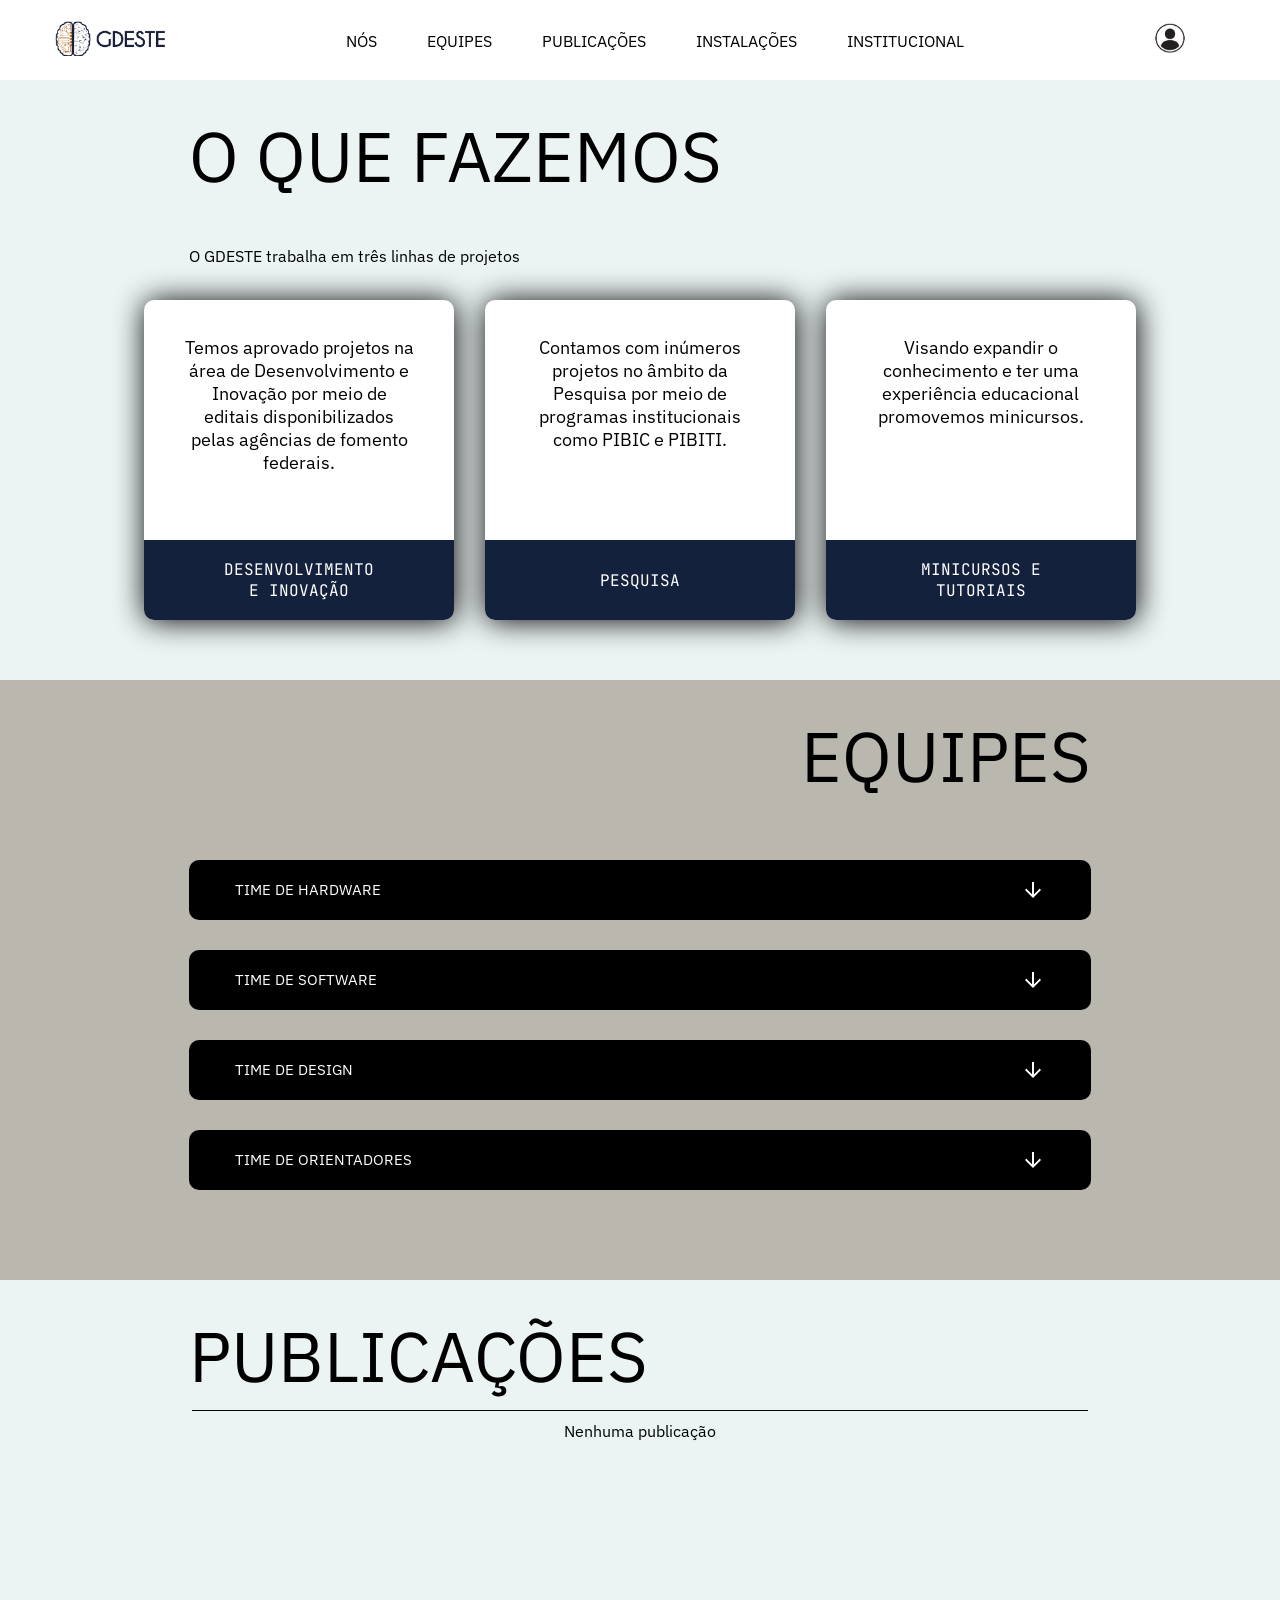
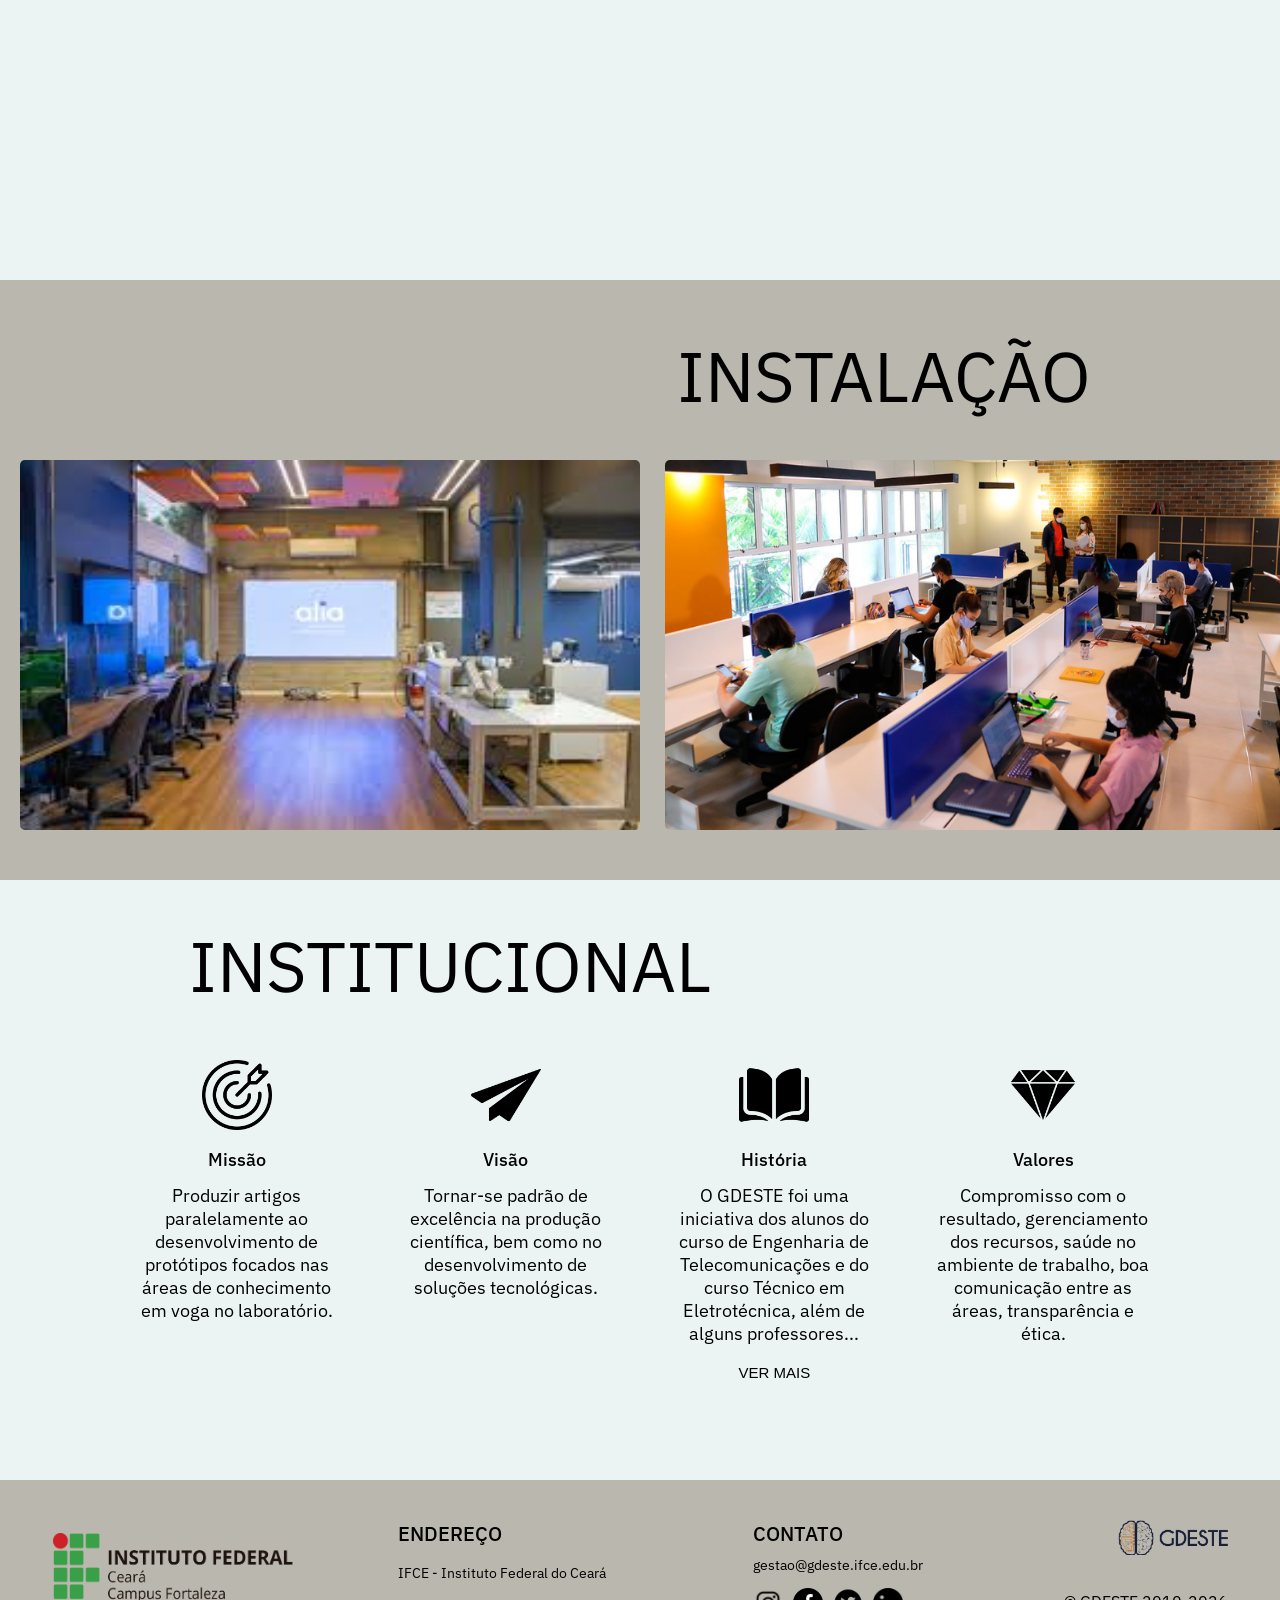
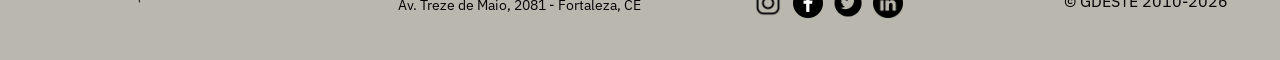
==== Gdeste.html @ aa882a7c "Site inicial" ====
<!DOCTYPE html>
<html lang="en">
<head>
    <meta charset="UTF-8">
    <meta name="viewport" content="width=device-width, initial-scale=1.0">
    <title>Gdeste</title>
    <link rel="stylesheet" href="Gdeste.css">
</head>
<body>

    <!--barra de navegação-->

    <header id="header" class="header">
        <div id="logo" class="logo">
            <img src="img/gdeste.png" class="img-logo-cabecalho">
        </div>
        <div id="options" class="options">
            <p class="option-text"><a href="#NOS" class="option-button">NÓS</a> </p>
            <p class="option-text"><a href="#EQUIPES" class="option-button">EQUIPES</a></p>
            <p class="option-text"><a href="#PUBLICACOES" class="option-button">PUBLICAÇÕES</a></p>
            <p class="option-text"><a href="#INSTALACAO" class="option-button">INSTALAÇÕES</a></p>
            <p class="option-text"><a href="#INSTITUCIONAL" class="option-button">INSTITUCIONAL</a></p>
        </div>
        <div id="user" class="user">
            <img src="img/img-user.webp" id="img-user" class="img-user" >
        </div>
    </header>

    <header class="header-gap">

    <!--Fim da barra de de navegação-->

    <!--Conteúdo principal-->

    <main class="conteudo">

        <!--O que fazemos-->

        <section class="NOS" id="NOS">
            <div class="div-text-nos"><p class="text-nos">O QUE FAZEMOS</p></div>
            <div class="info"><p class="text-info">O GDESTE trabalha em três linhas de projetos</p></div>
            <div class="cards-info">
                <div class="div-cards">
                    <section class="text-card"><p class="text">Temos aprovado projetos na área de Desenvolvimento e Inovação por meio de editais disponibilizados pelas agências de fomento federais.</p></section>
                    <section class="desc-card"><p class="desc">DESENVOLVIMENTO E INOVAÇÃO</p></section>
                </div>

                <div class="div-cards">
                    <section class="text-card"><p class="text">Contamos com inúmeros projetos no âmbito da Pesquisa por meio de programas institucionais como PIBIC e PIBITI. </p></section>
                    <section class="desc-card"><p class="desc">PESQUISA</p></section>
                </div>
                
                <div class="div-cards">
                    <section class="text-card"><p class="text">Visando expandir o conhecimento e ter uma experiência educacional promovemos minicursos.</p></section>
                    <section class="desc-card"><p class="desc">MINICURSOS E TUTORIAIS</p></section>
                </div>
            </div>
        </section>

        <!--Fim da área "O que fazemos"-->

        <!--Equipes-->
        
        <section class="EQUIPES" id="EQUIPES">
            <div class="div-text-equipes"><p class="text-equipes">EQUIPES</p></div>

            <div class="div-equipes" id="div-equipes">
                <section class="equipe" id="equipe">
                    <div class="info-equipe">
                        <p class="text-equipe">TIME DE HARDWARE</p>
                        <img src="img/seta-baixo.png" class="seta-equipes" id="seta-equipes"></button>
                    </div>
                    <div class="list-members" id="list-members" data-time="Hardware">
                        <p class="null-member">Nenhum membro</p>
                    </div>
                </section>

                <section class="equipe" id="equipe">
                    <div class="info-equipe">
                        <p class="text-equipe">TIME DE SOFTWARE</p>
                        <img src="img/seta-baixo.png" class="seta-equipes" id="seta-equipes">
                    </div>
                   <div class="list-members" id="list-members" data-time="Software">
                        <p class="null-member">Nenhum membro</p>
                    </div>
                </section>

                <section class="equipe" id="equipe">
                    <div class="info-equipe">
                        <p class="text-equipe">TIME DE DESIGN</p>
                        <img src="img/seta-baixo.png" class="seta-equipes" id="seta-equipes">
                    </div>
                    <div class="list-members" id="list-members" data-time="Design">
                        <p class="null-member">Nenhum membro</p>
                    </div>
                </section>

                <section class="equipe" id="equipe">
                    <div class="info-equipe">
                        <p class="text-equipe">TIME DE ORIENTADORES</p> 
                        <img src="img/seta-baixo.png" class="seta-equipes" id="seta-equipes">
                    </div>
                    <div class="list-members" id="list-members" data-time="Orientadores">
                        <p class="null-member">Nenhum membro</p>
                    </div>
                </section>
            </div>
        </section>

        <!--Fim da área "Equipes"-->

        <!--Publicações-->

        <section class="PUBLICACOES" id="PUBLICACOES">
            <div class="div-text-publicacoes"><p class="text-publicacoes">PUBLICAÇÕES</p></div>
            <div class="div-publicacoes">
               Nenhuma publicação
            </div>
            <a class="div-button-more-publication" id="div-button-more-publication" href="Publicacoes-Gdeste/Publicacoes-Gdeste.html"> <button type="button" class="button-ver-mais" >VER MAIS</button></a>
        </section>

        <!--Fim da área "Publicações"-->

        <!--Blur para a area de História de laboratório-->

        <div class="overlay" id="overlay"></div>

        <!--Fim-->
        
        <!--Instalação-->

        <section class="INSTALACAO" id="INSTALACAO">
            <div class="background-img-1">

            </div>
            <div class="div-text-instalacao"><p class="text-instalacao">INSTALAÇÃO</p></div>
            <div class="div-imagens-lab">
                <div class="imagens-lab">
                    <div class="plate-img"><img src="img/imgLab1.jpg" class="img-lab"></div>
                    <div class="plate-img"><img src="img/imgLab2.png" class="img-lab"></div>
                    <div class="plate-img"><img src="img/imgLab3.jpg" class="img-lab"></div>
                </div>
                <div class="imagens-lab">
                    <div class="plate-img"><img src="img/imgLab1.jpg" class="img-lab"></div>
                    <div class="plate-img"><img src="img/imgLab2.png" class="img-lab"></div>
                    <div class="plate-img"><img src="img/imgLab3.jpg" class="img-lab"></div>
                </div>   
            </div>
        </section>

        <!--Fim da área "Instalação"-->

        <!--Institucional-->

        <section class="INSTITUCIONAL" id="INSTITUCIONAL">
            <section class="pop-up-historia" id="pop-up-historia">
                <div class="div-area-fechar">
                    <div class="div-button-fechar">
                        <button class="button-fechar" id="button-fechar">x</button>
                    </div> 
                    <p class="text-area-fechar">NOSSA HISTÓRIA</p>
                </div>
                <div class="div-text-historia">
                   <p class="text-historia">O Grupo de Desenvolvimento de Sistemas de Telecomunicações e Sistemas Embarcados (GDESTE) foi uma iniciativa dos alunos do curso de Engenharia de Telecomunicações e do curso Técnico em Eletrotécnica, além de alguns professores do Departamento de Telemática do Instituto Federal de Educação, Ciência e Tecnologia do Ceará (IFCE) no intuito de desenvolver trabalhos em Sistemas de Telecomunicações, Sistemas Embarcados, Prototipagem de Circuitos Impressos, Sistemas Web, Web Design, Aplicações para Dispositivos Móveis e Simulações Numéricas..</p>
                </div>
            </section>
            <div class="div-text-institucional"><p class="text-institucional">INSTITUCIONAL</p></div>
            <div class="div-institucional">
                <section class="section-institucional">
                    <img src="img/missao.png" class="img-institucional">
                    <p class="text-titulo">Missão</p>
                    <p class="text-descricao">Produzir artigos paralelamente ao desenvolvimento de protótipos focados nas áreas de conhecimento em voga no laboratório.</p>
                </section>
                <section class="section-institucional">
                    <img src="img/visao.png" class="img-institucional">
                    <p class="text-titulo">Visão</p>
                    <p class="text-descricao">Tornar-se padrão de excelência na produção científica, bem como no desenvolvimento de soluções tecnológicas.</p>
                </section>
                <section class="section-institucional">
                    <img src="img/historia.png" class="img-institucional">
                    <p class="text-titulo">História</p>
                    <p class="text-descricao">O GDESTE foi uma iniciativa dos alunos do curso de Engenharia de Telecomunicações e do curso Técnico em Eletrotécnica, além de alguns professores...</p>
                    <button class="button-ver-mais" id="button-ver-mais">VER MAIS</button>
                </section>
                <section class="section-institucional">
                    <img src="img/valores.webp" class="img-institucional">
                    <p class="text-titulo">Valores</p>
                    <p class="text-descricao">Compromisso com o resultado, gerenciamento dos recursos, saúde no ambiente de trabalho, boa comunicação entre as áreas, transparência e ética.</p>
                </section>
                
            </div>
            
        </section>

        <!--Fim da área "Institucional"-->
    </main>
    
    <!--Fim do conteúdo principal-->

    <!--Rodapé-->

    <footer class="footer">
        <div class="div-img-instituto"><img src="img/Fortaleza_logo_horizontal_colorida.png" class="logo-instituto"></div>
        <div class="div-localizacao">
            <p class="text-endereco">ENDEREÇO</p>
            <div class="endereco">
                <p>IFCE - Instituto Federal do Ceará</p>
                <p>Av. Treze de Maio, 2081 - Fortaleza, CE</p>
            </div>
        </div>
        <div class="div-comunicacao">
            <p class="text-contato">CONTATO</p>
            <div class="contatos">
                <p>gestao@gdeste.ifce.edu.br</p>
                <div class="div-redes">
                    <img src="img/instagram.png" class="logo-redes">
                    <img src="img/facebook.png" class="logo-redes">
                    <img src="img/twitter.png" class="logo-redes">
                    <img src="img/linkedin.webp" class="logo-redes">
                </div>
            </div>
        </div>
        <div class="div-laboratorio">
            <img src="img/gdeste.png" class="img-logo-rodape">
            <p>© GDESTE 2010-2026</p>
        </div>
    </footer>

    <!--Fim do rodapé-->

<script src="GdesteLayout.js"></script>
<script src="Gdeste.js"></script>
</body>
</html>
---- Gdeste.css ----
/*IBM PLEX SANS e JETBRAINS MONO*/
@import url('https://fonts.googleapis.com/css2?family=IBM+Plex+Sans:ital,wght@0,100..700;1,100..700&family=JetBrains+Mono:ital,wght@0,100..800;1,100..800&display=swap');

body{
    margin: 0;
    padding: 0;
    background-color: #EBF3F3;
    font-family: "IBM Plex Sans", sans-serif;
}

html{
    scroll-behavior: smooth;
}

/*Cabeçalho*/

.header{
    height:80px;
    width:100%;
    background-color:rgb(255, 255, 255);
    display:flex;
    align-items:center;
    justify-content:space-around;
    position: fixed;
    top: 0;
    z-index: 1000;
}

.conteudo{
    margin-top: 80px;
}

.img-logo-cabecalho{
    height:35px;
    width:110px;
    margin-left: -30px;
}

.options{
    display:flex;
    flex-direction: row;
    height: 70px;
    background-color: rgb(255, 255, 255);
    gap: 30px;
}

.option-text{
    padding:10px;
}

.option-button{
    background: none;
    border:transparent;
    transition: all 0.2s ease-in-out;
    text-decoration: none;
    color: black;
}
.option-button:hover{
    border-bottom:2px solid #BC6D0A;
    
}

.img-user{
    height: 30px;
    width: 50px;
}

/*Fim Do Cabeçalho*/



/*Pagina O que Fazemos*/

.NOS{
    margin:0;
    padding:0;
    height: 600px;
    width: 100%;
    display: flex;
    justify-content: start;
    align-items: center;
    flex-direction: column;
    scroll-margin-top:80px;

}
.div-text-nos{
    width: 80%;
    height: 90px;
    margin-bottom: 10px;
    margin-top: 30px;
}

.text-nos{
    margin:0;
    padding:0;
    font-size: 70px;
    margin-left: 6%;
    font-weight: 400;
}

.info{
    width: 80%;
    height: 50px;
    margin: 20px;
}

.text-info{
    height: 40px;
    width: 80%;
    margin-left: 6%;

}
.cards-info{
    height: 320px;
    width: 80%;
    display: flex;
    align-items: center;
    justify-content: center;
    flex-direction: row;
    gap: 3%;
}

.div-cards{
    height: 320px;
    width: 310px;
    border:transparent;
    background-color: white;
    border-radius: 10px;
    box-shadow: 1px 1px 30px rgb(0, 0, 0);
}

.text-card{
    width: 100%;
    height:240px;
    border-top-right-radius: 10px;
    border-top-left-radius: 10px;
    display: flex;
    align-items: center;
    justify-content: center;
}

.text{
    margin-top: 50px;
    height:200px;
    width: 75%;
    text-align: center;
    font-size: 18px;
}

.desc-card{
    height: 80px;
    width: 100%;
    background-color: #14213D;
    border-bottom-left-radius:10px;
    border-bottom-right-radius: 10px;
    display: flex;
    align-items: center;
    justify-content: center;
    color: white;
}

.desc{
    width: 50%;
    text-align: center;
    font-family: "JetBrains Mono", monospace;
}

/*Fim da pagina O que fazemos*/

/*Pagina Equipes*/

.EQUIPES{
    height: 600px;
    width: 100%;
    background-color: #BAB7AF;
    display: flex;
    align-items: center;
    justify-content: start;
    flex-direction: column;
    transition: 0.2s all ease-in-out;
    scroll-margin-top:80px;
}

.EQUIPES-ACTIVE{
    height: 900px;
    width: 100%;
    background-color: #BAB7AF;
    display: flex;
    align-items: center;
    justify-content: start;
    flex-direction: column;
    transition: 0.2s all ease-in-out;
}


.div-text-equipes{
    height: 90px;
    width: 80%;
    display: flex;
    align-items: center;
    justify-content: end;
    margin-top: 30px;
}

.text-equipes{
    font-size:70px ;
    font-weight: 400;
    margin-right: 6%;

}

.div-equipes{
    height: 350px;
    width: 80%;
    margin-top: 60px;
    display: flex;
    align-items: center;
    justify-content: start;
    flex-direction: column;
    gap: 30px;
    transition: 0.2s all ease-in-out;
}

.div-equipes-active{
    height: 650px;
    width: 80%;
    margin-top: 60px;
    display: flex;
    align-items: center;
    justify-content: start;
    flex-direction: column;
    gap: 30px;
    transition: 0.2s all ease-in-out;
}


.equipe{
    height: 60px;
    width: 88%;
    background-color: black;
    border-radius: 10px;
    display: flex;
    justify-content: start;
    align-items: center;
    flex-direction: column;
    transition: 0.2s all ease-in-out ;
}


.equipe:hover{
    background-color: rgb(29, 29, 29);
}

.equipe-active{
    height: 350px;
    width: 88%;
    background-color: black;
    border-radius: 10px;
    display: flex;
    justify-content: start;
    align-items: center;
    flex-direction: column;
    transition: 0.2s all ease-in-out ;
    box-shadow: 0px 0px 10px black;
}

.info-equipe{
    display: flex;
    justify-content: space-between;
    align-items: center;
    width: 90%;
    margin-top: 5px;
}

.text-equipe{
    font-size: 15px;
    font-weight: 400;
    color :white;
}

.seta-equipes{
    transition: 0.2s all ease-in-out;
}

.seta-equipes-active{
    transform: rotate(180deg);
    transition: 0.2s all ease-in-out;
}

.list-members{
    display: none;
}

.list-members-active{
    height: 300px;
    width: 90%;
    background-color: black;
    display: flex;
    align-items: center;
    justify-content: start;
    flex-direction: column;
    overflow-x: hidden;
    overflow-y: auto;
    animation: activeList 0.3s ease-out forwards;
}

@keyframes activeList{
    from {
        opacity: 0;
        transform: translateY(-8px); /* Começa um pouco deslocado para cima */
    }
    to {
        opacity: 1;
        transform: translateY(0);    /* Termina na posição original */
    }
}

.null-member{
    color: white;
}

.member{
    margin-top: 15px;
    height: 60px;
    width: 95%;
    background-color: black;
    display: flex;
    align-items: center;
    justify-content: space-around;
    flex-shrink: 0;
    border-radius: 15px;
    border: 1px solid white;
    color: white;
    font-size: 19px;
    transition: 0.2s all ease-in-out;
    
}

/*Fim da pagina Equipes*/

/*Pagina Publicações*/

.PUBLICACOES{
    height: 600px;
    width: 100%;
    display: flex;
    align-items: center;
    justify-content: start;
    flex-direction: column;
    scroll-margin-top: 80px;
}

.div-text-publicacoes{
    height: 90px;
    width: 80%;
    margin-top: 30px;
}

.text-publicacoes{
    font-size: 70px;
    font-weight: 400;
    margin: 0;
    margin-left: 6%;
}

.div-publicacoes{
    margin-top: 10px;
    padding-top: 10px;
    height: 410px;
    width: 70%;
    display: flex;
    align-items: star;
    justify-content: center;
    border-top: 1px solid black;
    gap: 3%;
}

/*Card da publicação*/

.div-publication{
    height: 400px;
    width: 310px;
    display: flex;
    align-items: center;
    justify-content: center;
    color: black;
    font-family: "IBM Plex Sans", sans-serif;
}

.publication{
    height: 390px;
    width: 300px;
    background-color: white;
    display: flex;
    flex-direction: column;
    align-items: center;
    justify-content: center;
    box-shadow: rgba(0, 0, 0, 0.05) 0px 6px 24px 0px, rgba(0, 0, 0, 0.08) 0px 0px 0px 1px;
    border-radius: 5px;
    transition: all 0.2s ease-in-out
}

.publication:hover{
    height: 392px;
    width: 301px;
    box-shadow: rgba(0, 0, 0, 0.24) 0px 3px 8px;
}

.type-publication{
    width: 90%;
    height: 30px;
    margin-top: 10px ;
    display: flex;
    flex-direction: row;
    justify-content: space-between;
}

.type-text{
    margin: 0;
    padding: 1px 9px;
    height: 30px;
    background-color: #14213D;   
    border-radius: 10px;
    display: flex;
    justify-content: center;
    align-items: center;
    color: white;
    
}

.title-publication{
    margin-top: 12px;
    width: 85%;
    height: 80px;
    text-align: center;
    display: flex;
    justify-content: center;
    align-items: center;
    font-size: 20px;
    font-weight: 500;
    
}

.localization-publication{
    margin-top: 10px;
    height: 30px;
    width: 80%;
    display: flex;
    justify-content: space-between;
    align-items: center;
    font-size: 11px;
}

.local-publication{
    margin: 0;
    padding: 1px 8px;
    height: 20px;
    background-color: #14213D;
    border-radius: 5px;
    color: white;
    display: flex;
    align-items: center;
    justify-content: center;
    
}

.year-publication{
    margin: 0;
    padding: 1px;
    height: 20px;
    width: 20%;
    background-color: #14213D;
    border-radius: 5px;
    color: white;
    display: flex;
    align-items: center;
    justify-content: center;
}

.text-publication{
    margin:0;
    margin-top: 10px;
    width: 80%;
    height: 200px;
    display: flex;
    justify-content: center;
    align-items: start;
    font-size: 16px;
}

/*Área do botão de direcionamento de mais publicações*/

.div-button-more-publication{
    display: none;
}

.div-button-more-publication-active{
    text-decoration: none;
    display: flex;
}

/*Fim da pagina Publicações*/

/*Pagina Instalação*/

.INSTALACAO{
    height: 600px;
    width: 100%;
    background-color: #BAB7AF;
    display: flex;
    align-items: center;
    justify-content: start;
    flex-direction: column;
    gap: 20px;
    scroll-margin-top: 80px;
}

.div-text-instalacao{
    height: 90px;
    width: 80%;
    margin-top: 30px;
    display: flex;
    justify-content: end;
}

.text-instalacao{
    font-size:70px;
    font-weight: 400;
    margin: 0;
    margin-right: 6%;
}

.div-imagens-lab{
    height: 410px;
    width: 100%;
    display: flex;
    align-items: center;
    overflow-x: auto;
}

.div-imagens-lab::-webkit-scrollbar{
    display:none;
}

.imagens-lab{
    display: flex;
    align-items: center;
    flex-direction: row;
    animation: mover 15s infinite linear;
}

@keyframes mover{
    from{translate:0;}
    to{translate:-100%}
}

.plate-img{
    height: 380px;
    width: 630px;
    display: flex;
    align-items: center;
    justify-content: center;
    margin-left: 15px;
}

.img-lab{
    height: 370px;
    width: 620px; 
    transition: 0.2s all ease-in-out;
    border-radius: 5px;
}

.img-lab:hover{
    height: 373px;
    width: 624px;
    box-shadow: 0px 0px 10px black;
    transition: 0.2s all ease-in-out;
}

/*Fim da pagina Instalação*/

/*Pagina Institucional*/

.INSTITUCIONAL{
    height: 600px;
    width: 100%;
    display: flex;
    overflow: hidden;
    position:relative;
    align-items: center;
    justify-content: start;
    flex-direction: column;
    gap: 40px;
    scroll-margin-top: 80px;
}

.div-text-institucional{
    height: 100px;
    width: 80%;
    margin-top: 40px;

}
.text-institucional{
    font-weight: 400;
    font-size: 70px; 
    margin: 0;
    margin-left: 6%;
}

.div-institucional{
    height: 400px;
    width: 80%;
    display: flex;
    align-items:center;
    justify-content: center;
    flex-direction:row;
    gap: 5%;
}

.section-institucional{
    height: 400px;
    width: 220px;
    display: flex;
    justify-content: start;
    align-items: center;
    flex-direction: column;
    text-align: center;
}

.img-institucional{
    height: 70px;
    width: 70px;
}

.text-titulo{
    font-size: 18px;
    margin-bottom: -5px;
    font-weight: 500;
}

.text-descricao{
    font-size: 18px;
}

.button-ver-mais{
    font-size: 15px;
    background: none;
    border: transparent;
    transition: all 0.2s ease-in-out;

}
.button-ver-mais:hover{
    transition:all 0.2s ease-in-out;
    border-bottom: 2px solid #BC6D0A;
}

/*Area historia laboratório*/

.overlay{
    display: none;
    transition: all 0.2s ease-in-out
}

.overlay-active{
    position:absolute;
    height: 190%;
    width: 100%;
    background-color: rgba(0,0,0,0.6);
    z-index: 1000;
    transition: all 0.2s ease-in-out;
}

.pop-up-historia{
    position: absolute;
    top: 50px;
    left: 100%;
    transition: all 0.2s ease-in-out;
    z-index:  10000;
}

.pop-up-historia-active{
    height: 450px;
    width: 50%;
    background-color: white;
    position: fixed;
    display:flex;
    top: 20%;
    transition: all 0.2s ease-in-out;
    z-index: 10000;
    border-radius: 10px;
}

.div-area-fechar{
    height: 450px;
    width: 40%;
    background-color: #14213D;
    display: flex;
    align-items: center;
    justify-content: start;
    flex-direction: column;
    border-top-left-radius: 10px;
    border-bottom-left-radius: 10px;
}

.div-button-fechar{
    height: 70px;
    width: 90%;
    display: flex;
    align-items: center;
}

.button-fechar{
    height: 37px;
    width: 37px;
    background: none;
    border: none;
    display: flex;
    align-items: center;
    justify-content: center;
    transition: all 0.2s ease-in-out;
    font-size: 25px;
    color: #BAB7AF;
    font-family: "IBM Plex Sans", sans-serif;
}

.button-fechar:hover{
    color: white;

}

.text-area-fechar{
    height: 120px;
    width: 70%;
    margin-top: 100px;
    font-size: 40px;
    font-weight: 700;
    color: white;
    line-height: 1.5;
}

.div-text-historia{
    height: 100%;
    width: 60%;
    display: flex;
    align-items: center;
    justify-content: center;
    
}

.text-historia{
    height: 80%;
    width: 80%;
    font-size: 19px;
}

/*Fim da pagina Institucional*/

/*Rodapé*/

.footer{
    height:180px;
    width: 100%;
    background-color: #BAB7AF;
    display: flex;
    align-items: center;
    justify-content: space-around;
    
}
.logo-instituto{
    height: 70px;
    width: 240px;
}

.div-localizacao{
    height: 140px;
    width: 250px;   
    font-size: 14px;
    display: flex;
    flex-direction: column;
    gap: 10px;
}

.text-endereco{
    font-size: 20px;
    font-weight: 500;
    margin-bottom:-7px;
}

.div-comunicacao{
    height: 140px;
    width: 200px;
    font-size: 14px;
    display: flex;
    flex-direction: column;
    
}

.text-contato{
    font-weight: 500;
    font-size: 20px;
    margin-bottom: -5px;
    margin-top: 20px;
}

.logo-redes{
    height: 30px;
    width: 30px;
}

.div-redes{
    display:flex;
    flex-direction: row;
    gap: 10px;
}

.div-laboratorio{
    height: 100px;
    width: 170px;
    display: flex;
    flex-direction: column;
    justify-content: space-between;
    align-items: end;
}

.img-logo-rodape{
    height:35px;
    width:110px;
    margin-bottom: 20px;
}
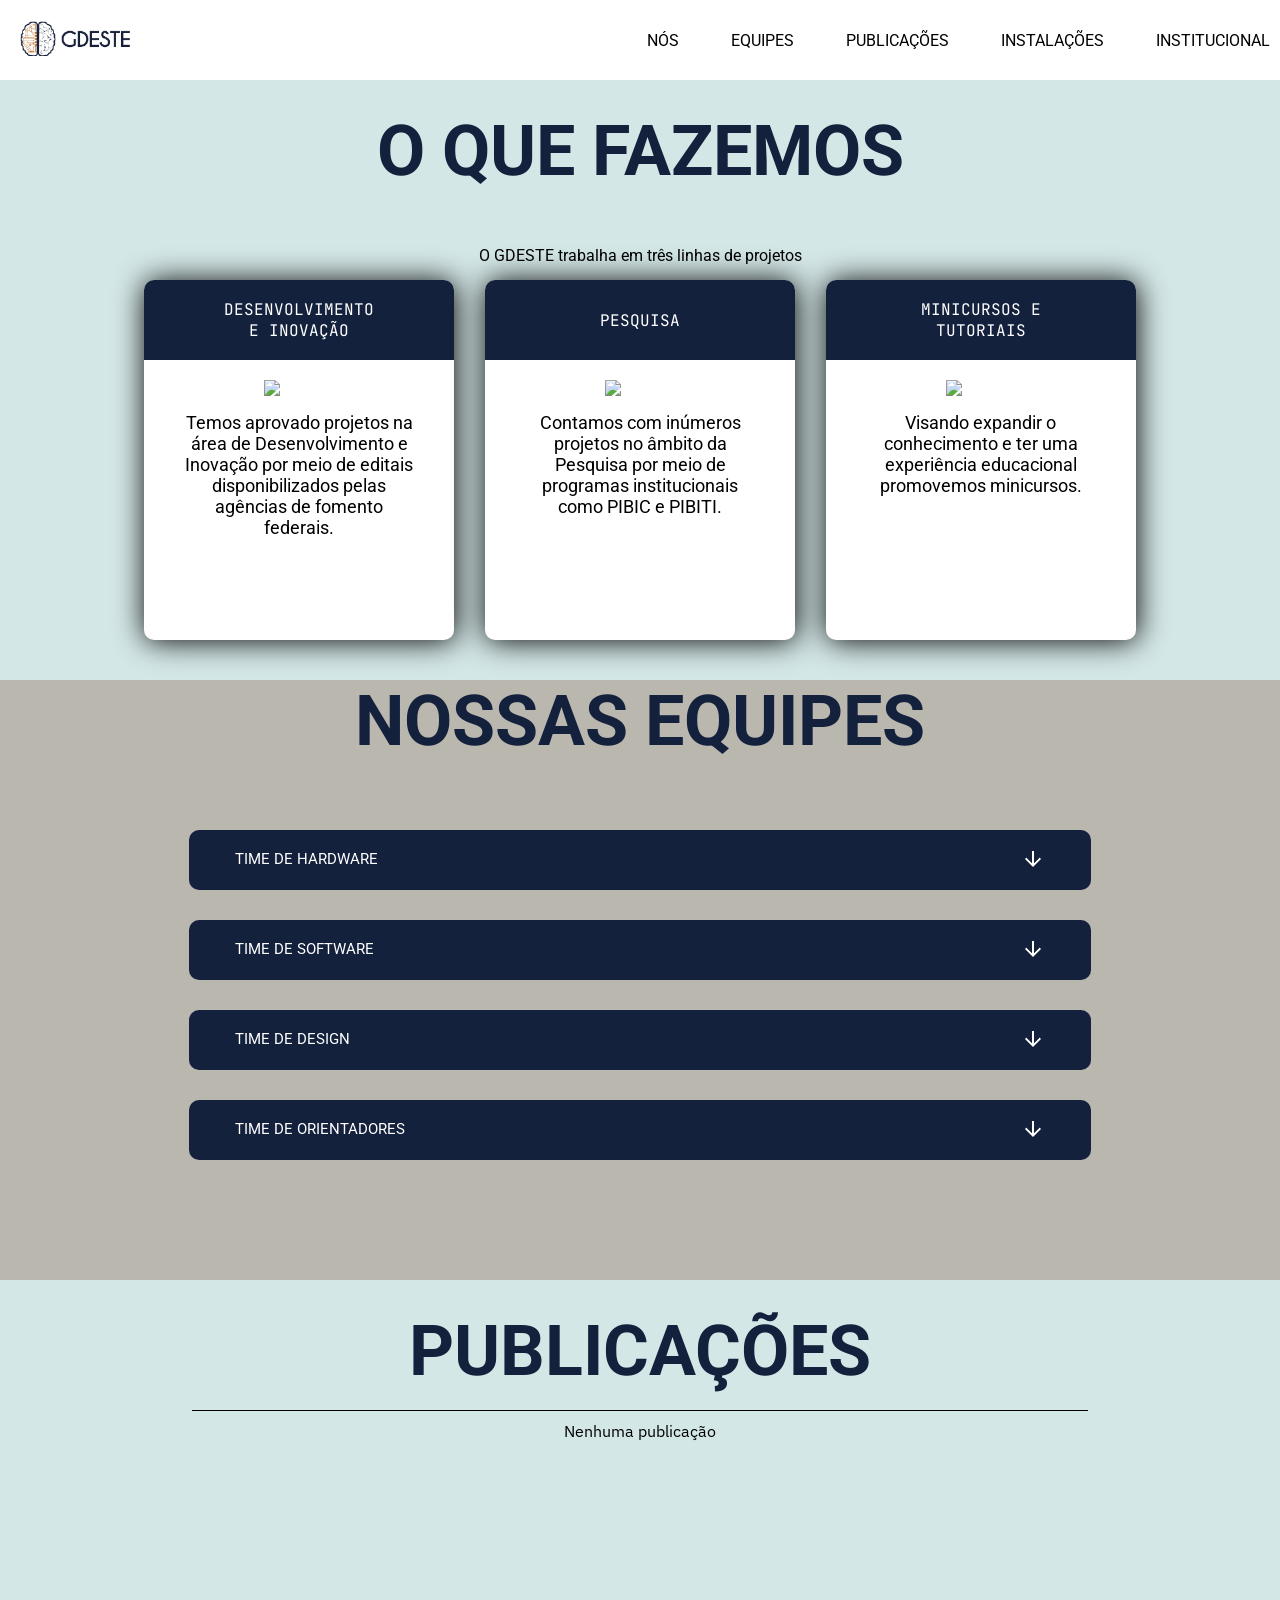
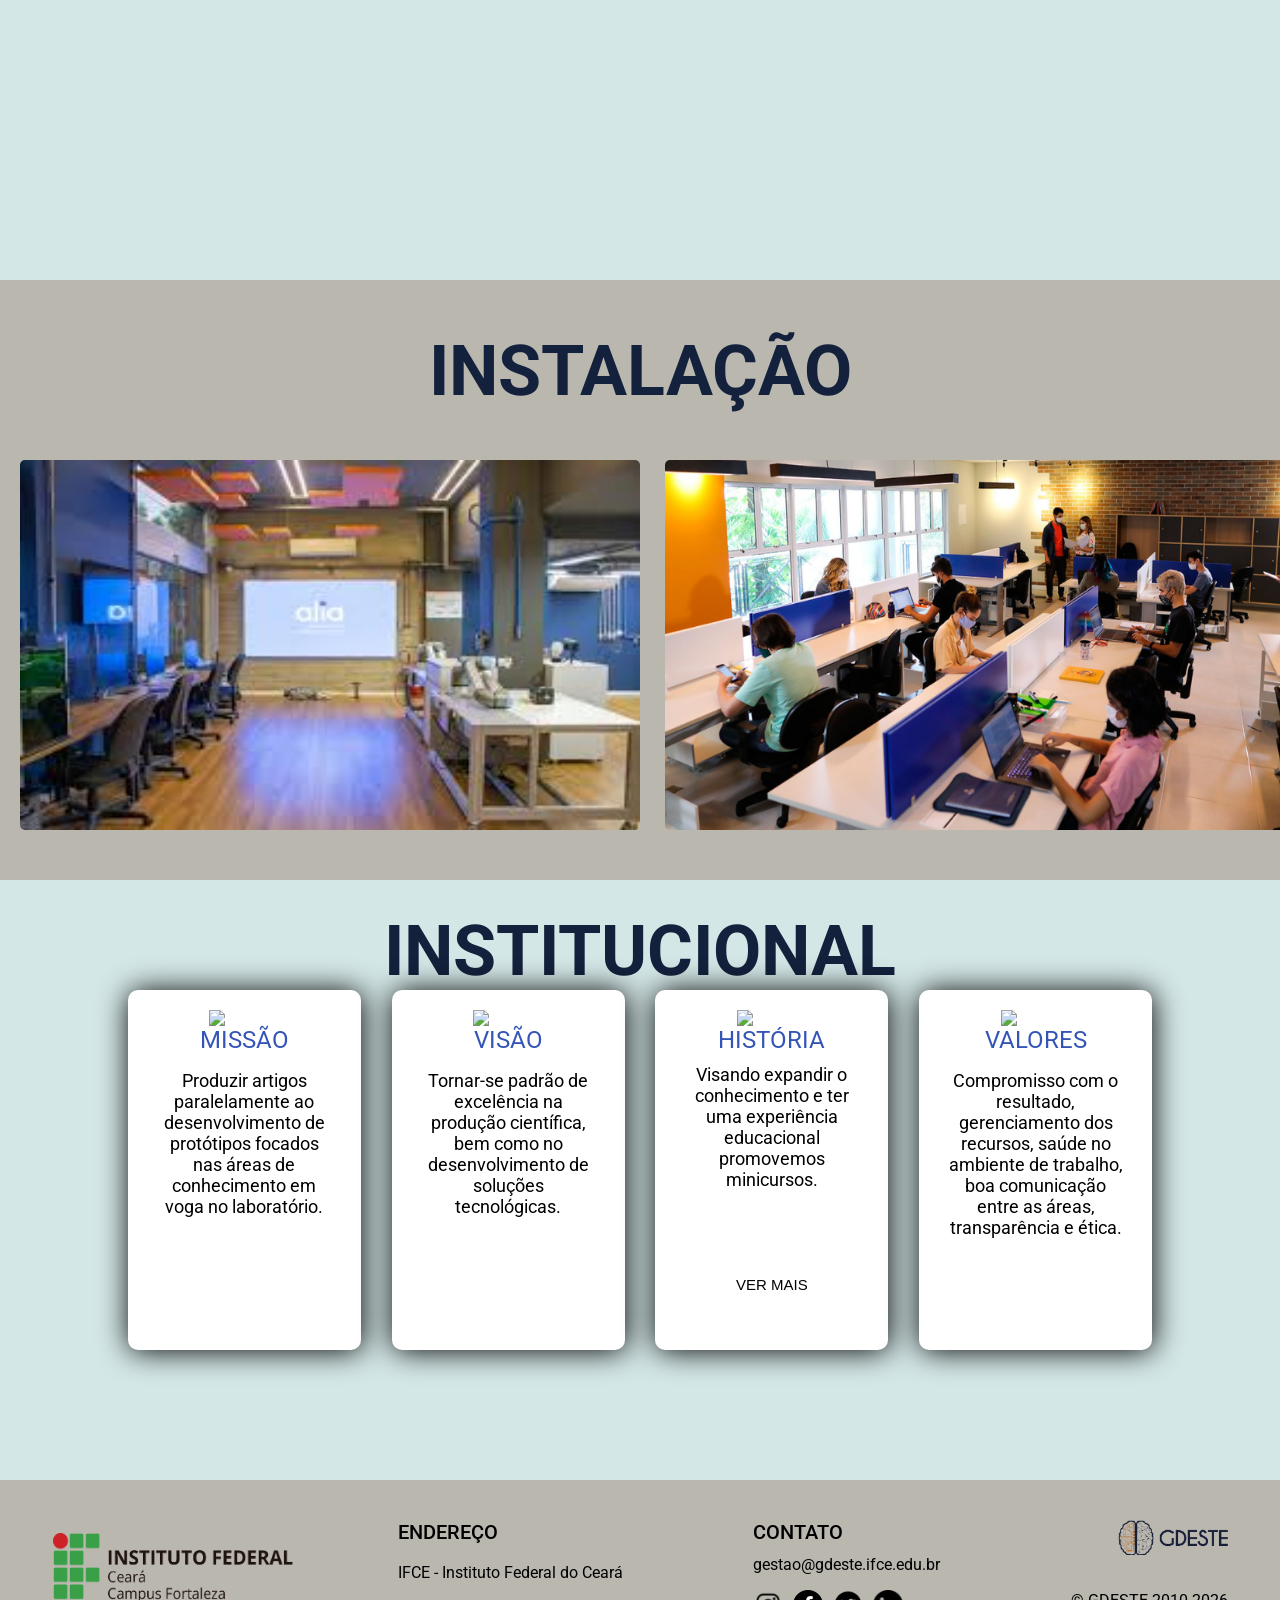
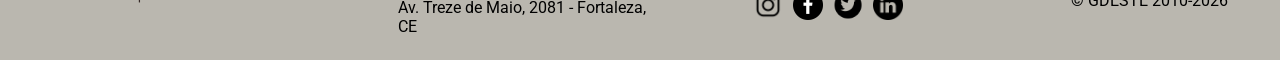
==== commit 2bc525b5: "fix:ajeitando o menupt2" ====
--- a/Gdeste.html
+++ b/Gdeste.html
@@ -5,6 +5,10 @@
     <meta name="viewport" content="width=device-width, initial-scale=1.0">
     <title>Gdeste</title>
     <link rel="stylesheet" href="Gdeste.css">
+    <style>
+        @import url('https://fonts.googleapis.com/css2?family=Roboto:ital,wght@0,100..900;1,100..900&display=swap');
+        </style>
+        
 </head>
 <body>
 
@@ -21,9 +25,6 @@
             <p class="option-text"><a href="#INSTALACAO" class="option-button">INSTALAÇÕES</a></p>
             <p class="option-text"><a href="#INSTITUCIONAL" class="option-button">INSTITUCIONAL</a></p>
         </div>
-        <div id="user" class="user">
-            <img src="img/img-user.webp" id="img-user" class="img-user" >
-        </div>
     </header>
 
     <header class="header-gap">
@@ -37,32 +38,35 @@
         <!--O que fazemos-->
 
         <section class="NOS" id="NOS">
-            <div class="div-text-nos"><p class="text-nos">O QUE FAZEMOS</p></div>
+            <div class="div-text-nos"><h1 class="text-nos">O QUE FAZEMOS</h1></div>
             <div class="info"><p class="text-info">O GDESTE trabalha em três linhas de projetos</p></div>
             <div class="cards-info">
                 <div class="div-cards">
+                    <section class="desc-card"><p class="desc">DESENVOLVIMENTO E INOVAÇÃO</p></section>
+                    <div class="iconespartesuperiora"><img src="./img/desenvolvimento (1).png" class="iconestopo"></div>
                     <section class="text-card"><p class="text">Temos aprovado projetos na área de Desenvolvimento e Inovação por meio de editais disponibilizados pelas agências de fomento federais.</p></section>
-                    <section class="desc-card"><p class="desc">DESENVOLVIMENTO E INOVAÇÃO</p></section>
-                </div>
-
-                <div class="div-cards">
+                </div>
+
+                <div class="div-cards">
+                    <section class="desc-card"><p class="desc">PESQUISA</p></section>
+                    <div class="iconespartesuperiora"><img src="./img/iconecerebro.png" class="iconestopo"></div>
                     <section class="text-card"><p class="text">Contamos com inúmeros projetos no âmbito da Pesquisa por meio de programas institucionais como PIBIC e PIBITI. </p></section>
-                    <section class="desc-card"><p class="desc">PESQUISA</p></section>
                 </div>
                 
                 <div class="div-cards">
+                    <section class="desc-card"><p class="desc">MINICURSOS E TUTORIAIS</p></section>
+                    <div class="iconespartesuperiora"><img src="./img/livros2.png" class="iconestopo"></div>
                     <section class="text-card"><p class="text">Visando expandir o conhecimento e ter uma experiência educacional promovemos minicursos.</p></section>
-                    <section class="desc-card"><p class="desc">MINICURSOS E TUTORIAIS</p></section>
                 </div>
             </div>
         </section>
 
         <!--Fim da área "O que fazemos"-->
-
+        <!--teste-->
         <!--Equipes-->
         
         <section class="EQUIPES" id="EQUIPES">
-            <div class="div-text-equipes"><p class="text-equipes">EQUIPES</p></div>
+            <div class="div-text-equipes"><h1 class="text-equipes">NOSSAS EQUIPES</h1></div>
 
             <div class="div-equipes" id="div-equipes">
                 <section class="equipe" id="equipe">
@@ -112,7 +116,7 @@
         <!--Publicações-->
 
         <section class="PUBLICACOES" id="PUBLICACOES">
-            <div class="div-text-publicacoes"><p class="text-publicacoes">PUBLICAÇÕES</p></div>
+            <div class="div-text-publicacoes"><h1 class="text-publicacoes">PUBLICAÇÕES</h1></div>
             <div class="div-publicacoes">
                Nenhuma publicação
             </div>
@@ -133,7 +137,7 @@
             <div class="background-img-1">
 
             </div>
-            <div class="div-text-instalacao"><p class="text-instalacao">INSTALAÇÃO</p></div>
+            <div class="div-text-instalacao"><h1 class="text-instalacao">INSTALAÇÃO</h1></div>
             <div class="div-imagens-lab">
                 <div class="imagens-lab">
                     <div class="plate-img"><img src="img/imgLab1.jpg" class="img-lab"></div>
@@ -152,44 +156,46 @@
 
         <!--Institucional-->
 
-        <section class="INSTITUCIONAL" id="INSTITUCIONAL">
+        <section class="NOS" id="INSTITUCIONAL">
+            <div class="div-text-nos"><h1 class="text-nos">INSTITUCIONAL</h1></div>
+            <div class="cards-info">
+                <div class="div-cards">
+                    <div class="iconespartesuperiora"><img src="./img/desenvolvimento (1).png" class="iconestopo"></div>
+                    <p class="cardtitulo">MISSÃO</p>
+                    <section class="text-card"><p class="text">Produzir artigos paralelamente ao desenvolvimento de protótipos focados nas áreas de conhecimento em voga no laboratório.</p></section>
+                </div>
+
+                <div class="div-cards">
+                    <div class="iconespartesuperiora"><img src="./img/iconecerebro.png" class="iconestopo"></div>
+                    <p class="cardtitulo">VISÃO</p>
+                    <section class="text-card"><p class="text">Tornar-se padrão de excelência na produção científica, bem como no desenvolvimento de soluções tecnológicas. </p></section>
+                </div>
+                
+                <div class="div-cards">
+                    <div class="iconespartesuperiora"><img src="./img/livros2.png" class="iconestopo"></div>
+                    <p class="cardtitulo">HISTÓRIA</p>
+                    <section class="text-card"><p class="text">Visando expandir o conhecimento e ter uma experiência educacional promovemos minicursos.</p>  <button class="button-ver-mais" id="button-ver-mais">VER MAIS</button> </section>
+                </div>
+
+                <div class="div-cards">
+                    <div class="iconespartesuperiora"><img src="./img/livros2.png" class="iconestopo"></div>
+                    <p class="cardtitulo">VALORES</p>
+                    <section class="text-card"><p class="text">Compromisso com o resultado, gerenciamento dos recursos, saúde no ambiente de trabalho, boa comunicação entre as áreas, transparência e ética.</p></section>
+                </div>
+            </div>
+
             <section class="pop-up-historia" id="pop-up-historia">
                 <div class="div-area-fechar">
                     <div class="div-button-fechar">
                         <button class="button-fechar" id="button-fechar">x</button>
                     </div> 
-                    <p class="text-area-fechar">NOSSA HISTÓRIA</p>
+                    <h1 class="text-area-fechar">NOSSA HISTÓRIA</h1>
                 </div>
                 <div class="div-text-historia">
                    <p class="text-historia">O Grupo de Desenvolvimento de Sistemas de Telecomunicações e Sistemas Embarcados (GDESTE) foi uma iniciativa dos alunos do curso de Engenharia de Telecomunicações e do curso Técnico em Eletrotécnica, além de alguns professores do Departamento de Telemática do Instituto Federal de Educação, Ciência e Tecnologia do Ceará (IFCE) no intuito de desenvolver trabalhos em Sistemas de Telecomunicações, Sistemas Embarcados, Prototipagem de Circuitos Impressos, Sistemas Web, Web Design, Aplicações para Dispositivos Móveis e Simulações Numéricas..</p>
                 </div>
             </section>
-            <div class="div-text-institucional"><p class="text-institucional">INSTITUCIONAL</p></div>
-            <div class="div-institucional">
-                <section class="section-institucional">
-                    <img src="img/missao.png" class="img-institucional">
-                    <p class="text-titulo">Missão</p>
-                    <p class="text-descricao">Produzir artigos paralelamente ao desenvolvimento de protótipos focados nas áreas de conhecimento em voga no laboratório.</p>
-                </section>
-                <section class="section-institucional">
-                    <img src="img/visao.png" class="img-institucional">
-                    <p class="text-titulo">Visão</p>
-                    <p class="text-descricao">Tornar-se padrão de excelência na produção científica, bem como no desenvolvimento de soluções tecnológicas.</p>
-                </section>
-                <section class="section-institucional">
-                    <img src="img/historia.png" class="img-institucional">
-                    <p class="text-titulo">História</p>
-                    <p class="text-descricao">O GDESTE foi uma iniciativa dos alunos do curso de Engenharia de Telecomunicações e do curso Técnico em Eletrotécnica, além de alguns professores...</p>
-                    <button class="button-ver-mais" id="button-ver-mais">VER MAIS</button>
-                </section>
-                <section class="section-institucional">
-                    <img src="img/valores.webp" class="img-institucional">
-                    <p class="text-titulo">Valores</p>
-                    <p class="text-descricao">Compromisso com o resultado, gerenciamento dos recursos, saúde no ambiente de trabalho, boa comunicação entre as áreas, transparência e ética.</p>
-                </section>
-                
-            </div>
-            
+
         </section>
 
         <!--Fim da área "Institucional"-->
--- a/Gdeste.css
+++ b/Gdeste.css
@@ -1,15 +1,37 @@
 /*IBM PLEX SANS e JETBRAINS MONO*/
 @import url('https://fonts.googleapis.com/css2?family=IBM+Plex+Sans:ital,wght@0,100..700;1,100..700&family=JetBrains+Mono:ital,wght@0,100..800;1,100..800&display=swap');
+
 
 body{
     margin: 0;
     padding: 0;
-    background-color: #EBF3F3;
+    background-color: #D4E7E7;
     font-family: "IBM Plex Sans", sans-serif;
 }
+
+/*.roboto-<uniquifier> {
+    font-family: "Roboto", sans-serif;
+    font-optical-sizing: auto;
+    font-weight: 100;
+    font-style: normal;
+    font-variation-settings:
+      "wdth" 100;
+  }*/
 
 html{
     scroll-behavior: smooth;
+}
+
+h1{
+    font-family: roboto;
+    font-size:70px ;
+    font-weight: 400;
+    font-weight: bold;
+}
+
+p{
+    font-family: roboto;
+    font-size: medium;
 }
 
 /*Cabeçalho*/
@@ -33,7 +55,7 @@
 .img-logo-cabecalho{
     height:35px;
     width:110px;
-    margin-left: -30px;
+    margin-left: 20px;
 }
 
 .options{
@@ -41,7 +63,9 @@
     flex-direction: row;
     height: 70px;
     background-color: rgb(255, 255, 255);
-    gap: 30px;
+    gap: 2rem;
+    text-align:end;
+    margin-left: auto;
 }
 
 .option-text{
@@ -56,7 +80,7 @@
     color: black;
 }
 .option-button:hover{
-    border-bottom:2px solid #BC6D0A;
+    border-bottom:3px solid #F2CC33;
     
 }
 
@@ -70,6 +94,18 @@
 
 
 /*Pagina O que Fazemos*/
+
+
+.iconestopo{
+    align-items: center;
+    display: block;
+    width: 70px; 
+  height: auto;
+  max-width: 100%;
+  margin:auto;
+  margin-top: 20px;
+}
+
 
 .NOS{
     margin:0;
@@ -92,22 +128,23 @@
 
 .text-nos{
     margin:0;
+    margin-bottom: 10px;
     padding:0;
     font-size: 70px;
-    margin-left: 6%;
-    font-weight: 400;
+    text-align: center;
+    color: #14213D;
 }
 
 .info{
     width: 80%;
     height: 50px;
     margin: 20px;
+    text-align: center;
 }
 
 .text-info{
-    height: 40px;
-    width: 80%;
-    margin-left: 6%;
+    font-size: bold;
+    text-align: center;
 
 }
 .cards-info{
@@ -121,7 +158,7 @@
 }
 
 .div-cards{
-    height: 320px;
+    height: 360px;
     width: 310px;
     border:transparent;
     background-color: white;
@@ -135,12 +172,13 @@
     border-top-right-radius: 10px;
     border-top-left-radius: 10px;
     display: flex;
+    flex-direction: column;
     align-items: center;
     justify-content: center;
 }
 
 .text{
-    margin-top: 50px;
+    margin-top: 10px;
     height:200px;
     width: 75%;
     text-align: center;
@@ -151,8 +189,7 @@
     height: 80px;
     width: 100%;
     background-color: #14213D;
-    border-bottom-left-radius:10px;
-    border-bottom-right-radius: 10px;
+    border-radius:10px 10px 0px 0px;
     display: flex;
     align-items: center;
     justify-content: center;
@@ -195,18 +232,15 @@
 
 .div-text-equipes{
     height: 90px;
-    width: 80%;
-    display: flex;
-    align-items: center;
+    display: flex;
+    text-align: center;
     justify-content: end;
-    margin-top: 30px;
+    margin-top: 0px;
 }
 
 .text-equipes{
-    font-size:70px ;
-    font-weight: 400;
-    margin-right: 6%;
-
+    margin:0;
+    color: #14213D;
 }
 
 .div-equipes{
@@ -237,7 +271,7 @@
 .equipe{
     height: 60px;
     width: 88%;
-    background-color: black;
+    background-color: #14213D;
     border-radius: 10px;
     display: flex;
     justify-content: start;
@@ -248,13 +282,13 @@
 
 
 .equipe:hover{
-    background-color: rgb(29, 29, 29);
+    background-color: #13203c;
 }
 
 .equipe-active{
     height: 350px;
     width: 88%;
-    background-color: black;
+    background-color: #14213D;
     border-radius: 10px;
     display: flex;
     justify-content: start;
@@ -294,7 +328,7 @@
 .list-members-active{
     height: 300px;
     width: 90%;
-    background-color: black;
+    background-color: #14213D;
     display: flex;
     align-items: center;
     justify-content: start;
@@ -352,15 +386,13 @@
 
 .div-text-publicacoes{
     height: 90px;
-    width: 80%;
     margin-top: 30px;
 }
 
 .text-publicacoes{
     font-size: 70px;
-    font-weight: 400;
     margin: 0;
-    margin-left: 6%;
+    color:#14213D;
 }
 
 .div-publicacoes{
@@ -517,7 +549,6 @@
 
 .div-text-instalacao{
     height: 90px;
-    width: 80%;
     margin-top: 30px;
     display: flex;
     justify-content: end;
@@ -525,9 +556,8 @@
 
 .text-instalacao{
     font-size:70px;
-    font-weight: 400;
     margin: 0;
-    margin-right: 6%;
+    color: #14213D;
 }
 
 .div-imagens-lab{
@@ -594,17 +624,23 @@
     scroll-margin-top: 80px;
 }
 
+.div-institucional-cards{
+    height: 360px;
+    width: 310px;
+    border:transparent;
+    background-color: white;
+    border-radius: 10px;
+    box-shadow: 1px 1px 30px rgb(0, 0, 0);
+}
+
 .div-text-institucional{
     height: 100px;
-    width: 80%;
     margin-top: 40px;
-
+    text-align: center;
 }
 .text-institucional{
-    font-weight: 400;
-    font-size: 70px; 
     margin: 0;
-    margin-left: 6%;
+    color: #14213D;
 }
 
 .div-institucional{
@@ -659,6 +695,15 @@
 .overlay{
     display: none;
     transition: all 0.2s ease-in-out
+}
+
+.cardtitulo{
+    align-items: center;
+    color: #3455B7;
+    font: bolder;
+    font-size: x-large;
+    text-align: center;
+   margin: auto;
 }
 
 .overlay-active{
@@ -676,6 +721,7 @@
     left: 100%;
     transition: all 0.2s ease-in-out;
     z-index:  10000;
+    display: none;
 }
 
 .pop-up-historia-active{
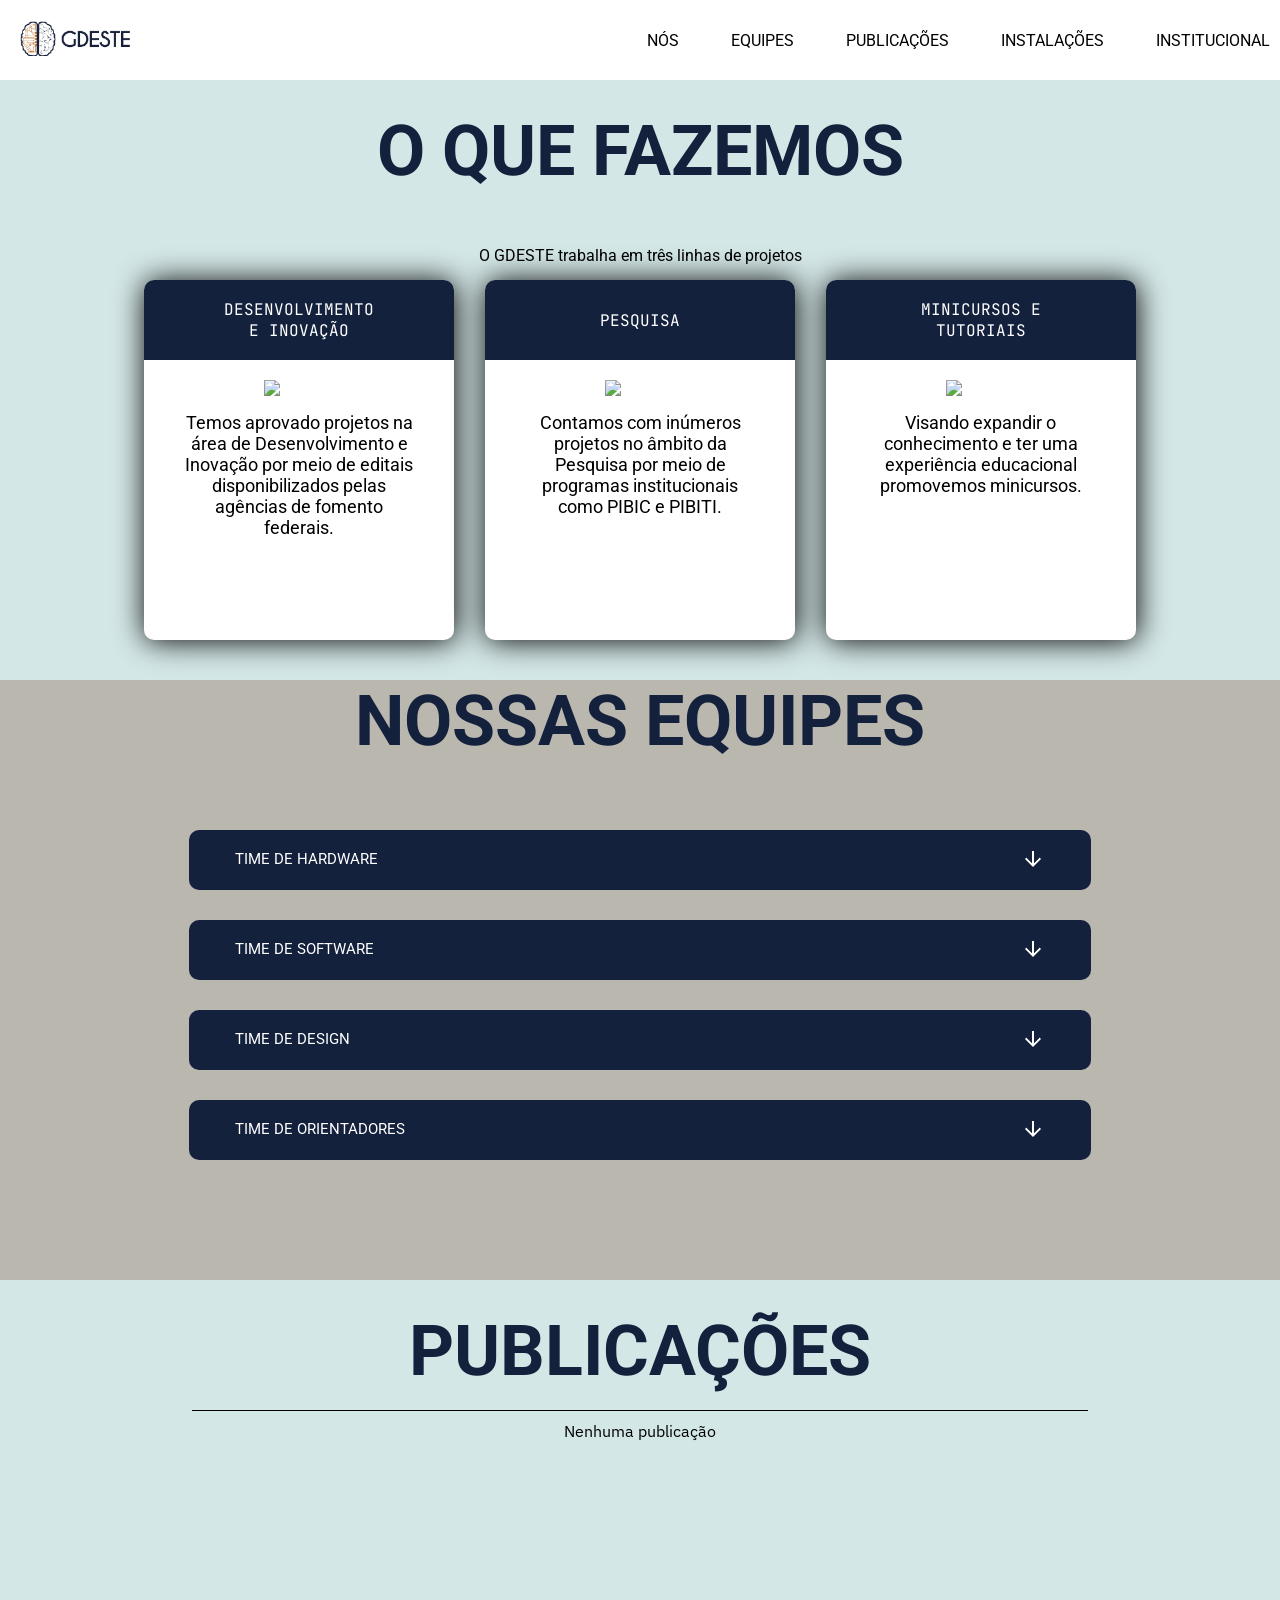
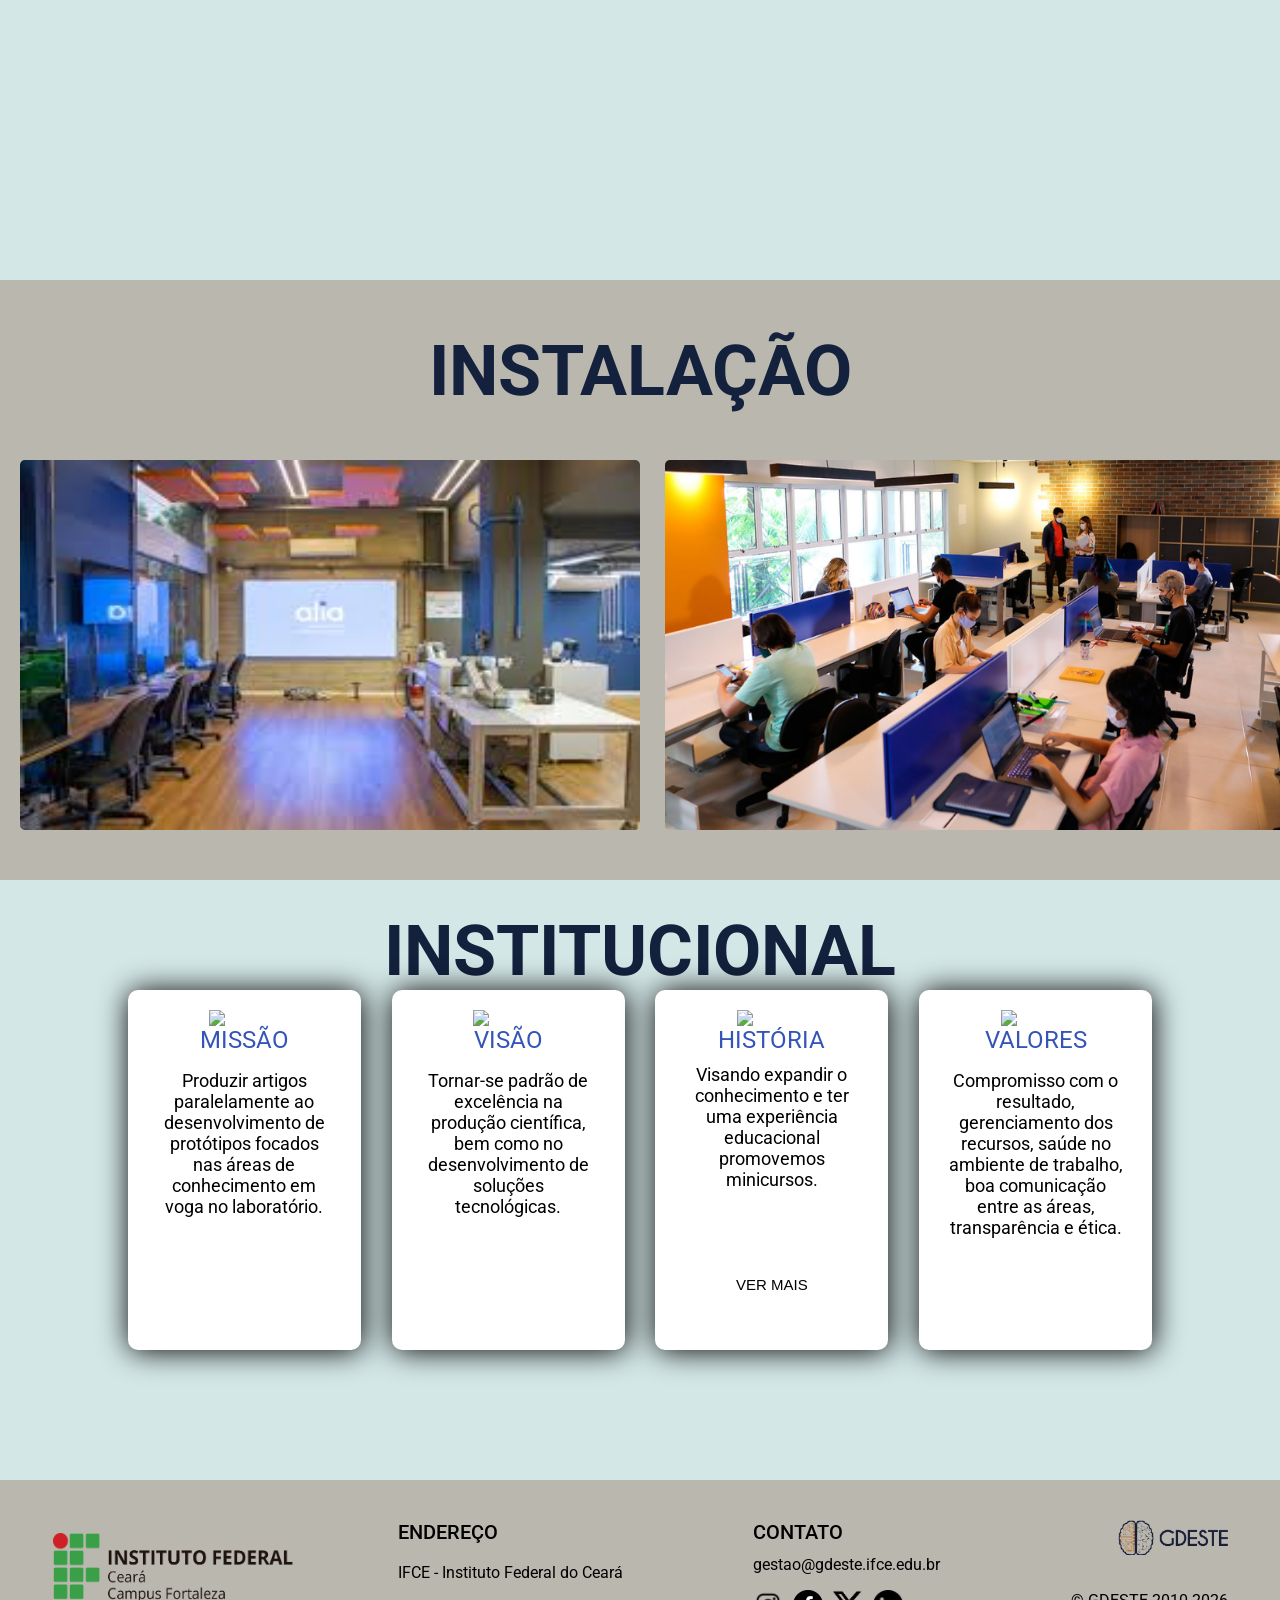
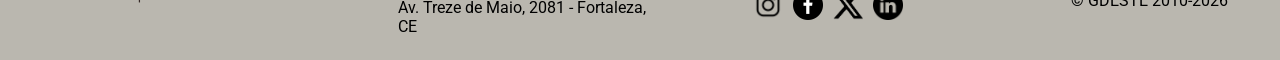
==== commit ad7036d2: "add:colocando os links no footer" ====
--- a/Gdeste.html
+++ b/Gdeste.html
@@ -210,19 +210,19 @@
         <div class="div-localizacao">
             <p class="text-endereco">ENDEREÇO</p>
             <div class="endereco">
-                <p>IFCE - Instituto Federal do Ceará</p>
-                <p>Av. Treze de Maio, 2081 - Fortaleza, CE</p>
+                <p><a href="https://maps.app.goo.gl/owVMHNAVsNEw1Dju8">IFCE - Instituto Federal do Ceará</p>
+                <p>Av. Treze de Maio, 2081 - Fortaleza, CE</a></p>
             </div>
         </div>
         <div class="div-comunicacao">
             <p class="text-contato">CONTATO</p>
             <div class="contatos">
-                <p>gestao@gdeste.ifce.edu.br</p>
+                <p><a href="https://contacts.google.com/gestao@gdeste.ifce.edu.br">gestao@gdeste.ifce.edu.br</a></p>
                 <div class="div-redes">
-                    <img src="img/instagram.png" class="logo-redes">
-                    <img src="img/facebook.png" class="logo-redes">
-                    <img src="img/twitter.png" class="logo-redes">
-                    <img src="img/linkedin.webp" class="logo-redes">
+                   <a href="https://www.instagram.com/gdeste_ifce/"> <img src="img/instagram.png" class="logo-redes"> </a>
+                   <a href="https://www.facebook.com/gdestetelecom/?locale=pt_BR"> <img src="img/facebook.png" class="logo-redes"> </a>
+                   <a href="https://x.com/gdestetelecom/status/1222900354347483139"> <img src="img/twitter-x-jyw81k7vr85ry57c7ym2d.webp" class="logo-redes"></a>
+                    <a href="https://www.linkedin.com/company/gdeste/home/"><img src="img/linkedin.webp" class="logo-redes"></a>
                 </div>
             </div>
         </div>
--- a/Gdeste.css
+++ b/Gdeste.css
@@ -7,6 +7,16 @@
     padding: 0;
     background-color: #D4E7E7;
     font-family: "IBM Plex Sans", sans-serif;
+}
+
+footer a{
+    color: inherit;
+    text-decoration: none;
+}
+
+footer a:hover{
+    color: #3455B7;
+    transition: 0.5s;
 }
 
 /*.roboto-<uniquifier> {
